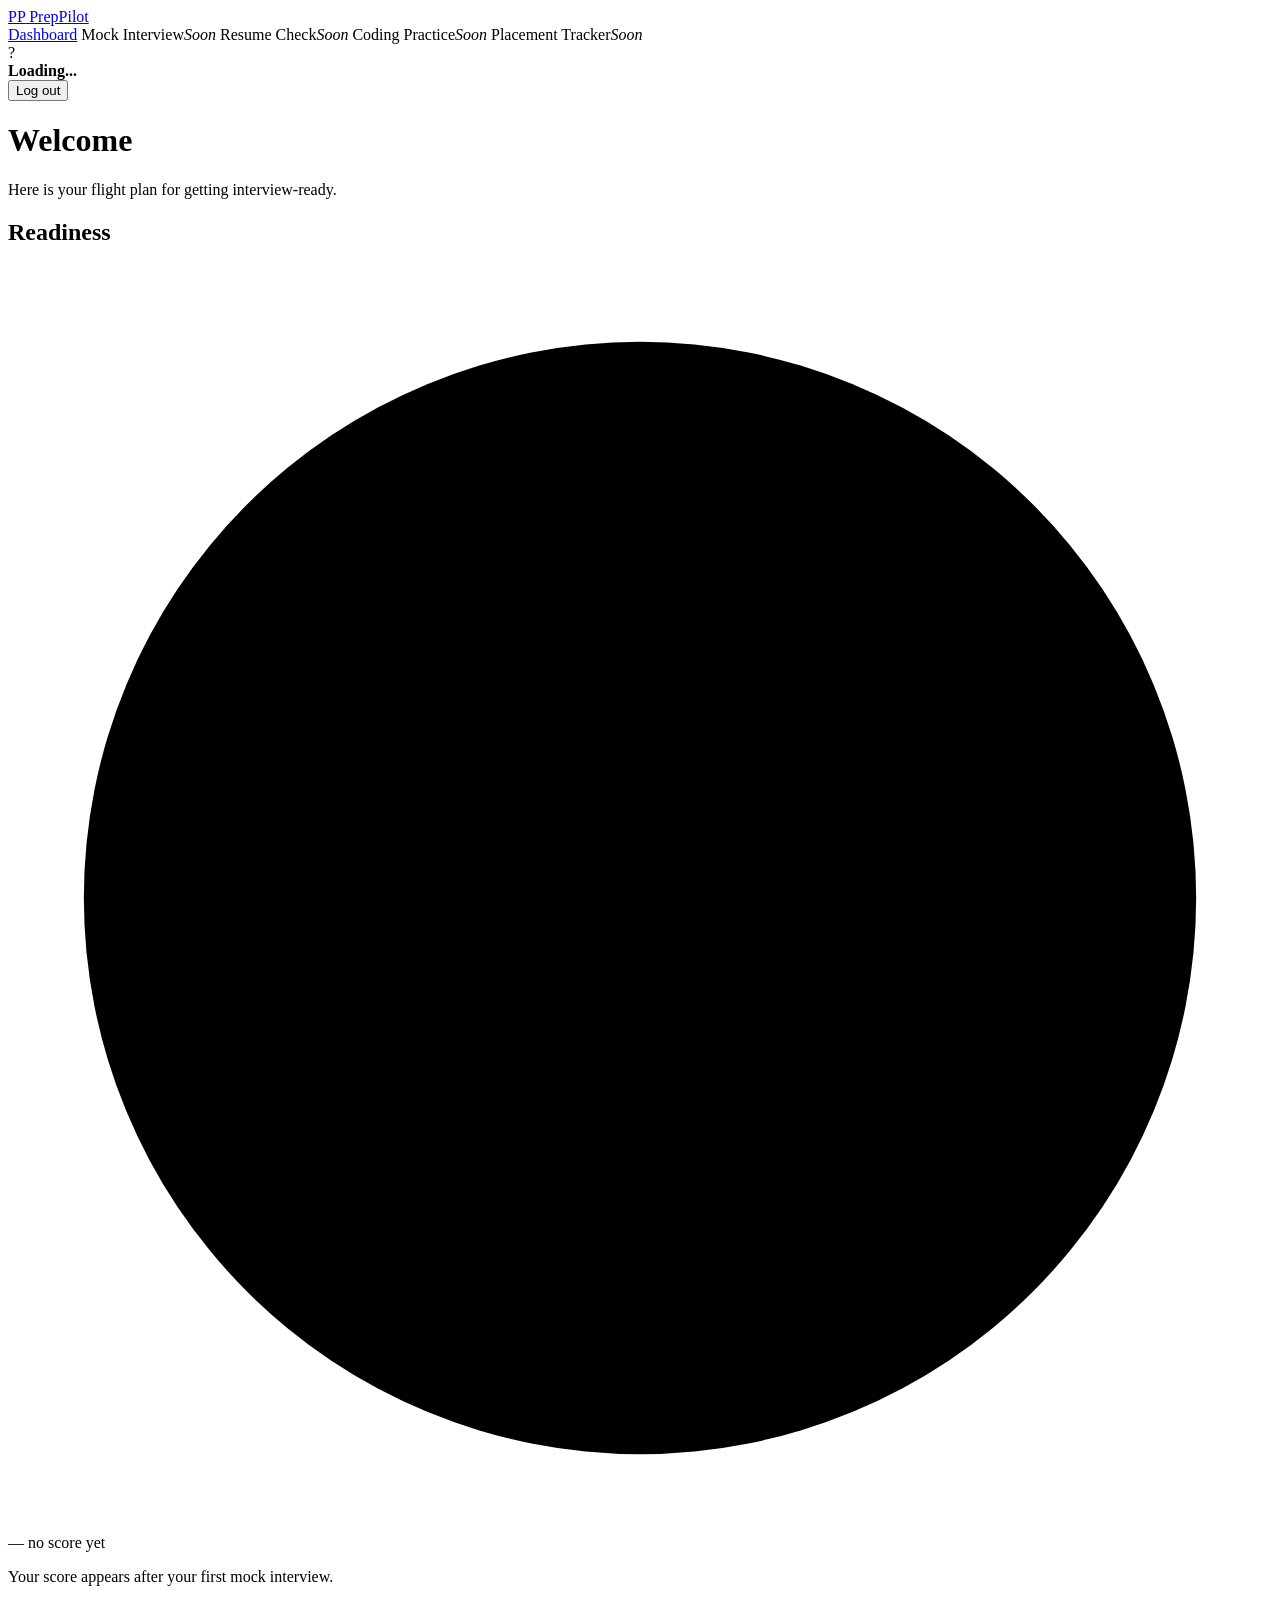
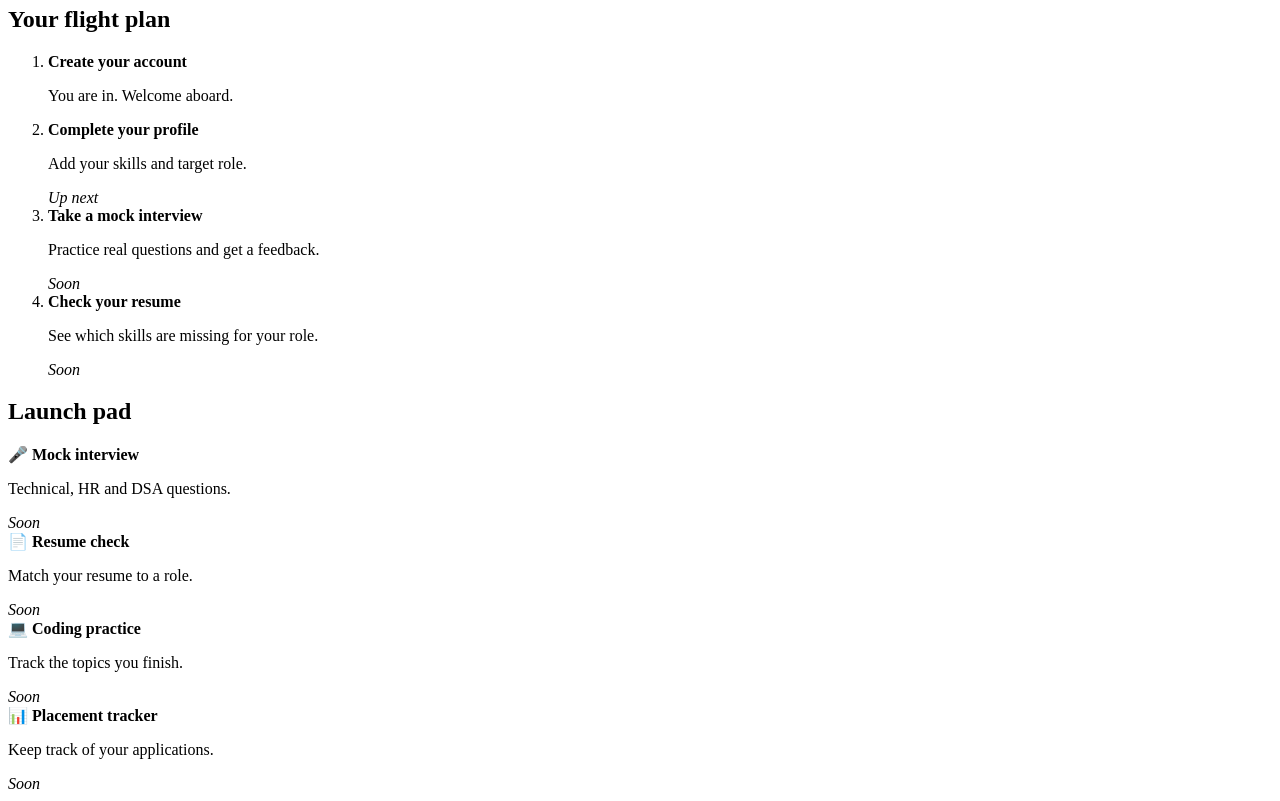
==== frontend/dashboard.html @ 201035db "feat: add dashboard page markup" ====
<!DOCTYPE html>
<html lang="en">
<head>
    <meta charset="UTF-8">
    <meta name="viewport" content="width=device-width, initial-scale=1.0">
    <title>Dashboard | PrepPilot</title>
    <link rel="stylesheet" href="css/dashboard.css">
</head>
<body>
    <div class="layout">

        <!-- SideBar: logo, menu, logged-in user, logout -->
         <aside class="sidebar">
            <a href="index.html" class="logo">
                <span class="logo-mark">PP</span>
                PrepPilot
            </a>
            <!-- Menu  -->
             <nav class="menu">
                <a href="dashboard.html" class="menu-item active">Dashboard</a>
                <span class="menu-item disabled">Mock Interview<em class ="soon">Soon</em></span>
                <span class="menu-item disabled">Resume Check<em class ="soon">Soon</em></span>
                <span class="menu-item disabled">Coding Practice<em class ="soon">Soon</em></span>
                <span class="menu-item disabled">Placement Tracker<em class ="soon">Soon</em></span>
             </nav>

             <div class="user-box">
                <div class="avatar" id ="user-initials">?</div>
                <div class="user-text">
                    <strong id="user-name">Loading...</strong>
                    <span id="user-email"></span>
                </div>
                <button type="button" id="logout-btn" class="logout-btn">Log out</button>
             </div>
         </aside>
         <main class="content">
            <!-- Greeting part -->
             <header class="topbar">
                <p class="date" id ="today-date"></p>
                <h1 id="greeting">Welcome</h1>
                <p class="subtitle">Here is your flight plan for getting interview-ready.</p>
             </header>

             <section class="grid">
                <!-- Readiness gauge -->
                 <article class="card gauge-card">
                    <h2>Readiness</h2>
                    <div class="gauge-wrap">
                        <svg viewBox="0 0 200 200" class="gauge" role="img" aria-label="Readiness score, not available yet">
                            <circle class="gauge-ticks" cx ="100" cy="100" r ="88"></circle>
                            <circle class="gauge-track" cx ="100" cy="100" r ="70"></circle>
                            <circle class="gauge-fill" id="gauge-fill" cx ="100" cy="100" r ="70"></circle>
                        </svg>
                        <div class="gauge-center">
                            <span class="gauge-value" id="gauge-value">&mdash;</span>
                            <span class="gauge-label">no score yet</span>
                        </div>
                    </div>
                    <p class="card-note">Your score appears after your first mock interview.</p>
                 </article>

                 <!-- Flight plan: the steps from signup to interview ready -->
                  <article class="card plan-card">
                    <h2>Your flight plan</h2>
                    <ol class="plan">
                        <li class="step done">
                            <span class="dot"></span>
                            <div>
                                <strong>Create your account</strong>
                                <p>You are in. Welcome aboard.</p>
                            </div>
                        </li>
                        <li class="step next">
                            <span class="dot"></span>
                            <div>
                                <strong>Complete your profile</strong>
                                <p>Add your skills and target role.</p>
                            </div>
                            <em class="tag">Up next</em>
                        </li>
                        
                        <li class="step">
                            <span class="dot"></span>
                            <div>
                                <strong>Take a mock interview</strong>
                                <p>Practice real questions and get a feedback.</p>
                            </div>
                            <em class="tag muted">Soon</em>
                        </li>

                        <li class="step">
                            <span class="dot"></span>
                            <div>
                                <strong>Check your resume</strong>
                                <p>See which skills are missing for your role.</p>
                            </div>
                            <em class="tag muted">Soon</em>
                        </li>
                    </ol>
                  </article>
             </section>

             <!-- Launch pad: shortcuts to the tools we are building -->
              <section class="launch">
                <h2>Launch pad</h2>
                <div class="tiles">
                    <div class="tile">
                        <span class="tile-icon">&#127908;</span>
                        <strong>Mock interview</strong>
                        <p>Technical, HR and DSA questions.</p>
                        <em class="tag muted">Soon</em>
                    </div>

                    <div class="tile">
                        <span class="tile-icon">&#128196;</span>
                        <strong>Resume check</strong>
                        <p>Match your resume to a role.</p>
                        <em class="tag muted">Soon</em>
                    </div>
                    
                    <div class="tile">
                        <span class="tile-icon">&#128187;</span>
                        <strong>Coding practice</strong>
                        <p>Track the topics you finish.</p>
                        <em class="tag muted">Soon</em>
                    </div>
                    
                    <div class="tile">
                        <span class="tile-icon">&#128202;</span>
                        <strong>Placement tracker</strong>
                        <p>Keep track of your applications.</p>
                        <em class="tag muted">Soon</em>
                    </div>
                </div>
              </section>
         </main>
    </div>
    <script src="js/dashboard.js"></script>
</body>
</html>
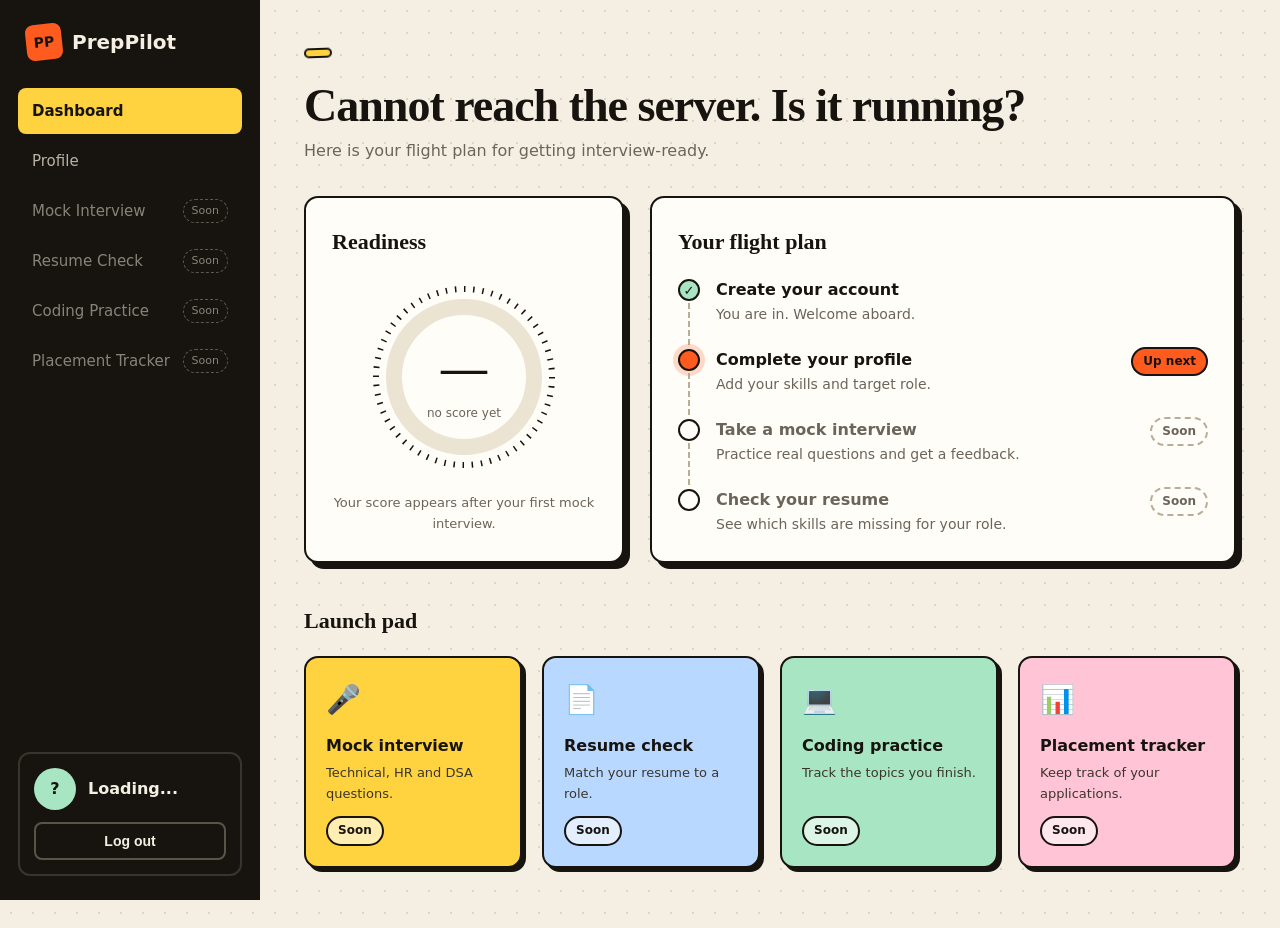
==== commit 395abf0a: "Add Profile link to menu and flight plan step" ====
--- a/frontend/dashboard.html
+++ b/frontend/dashboard.html
@@ -18,6 +18,7 @@
             <!-- Menu  -->
              <nav class="menu">
                 <a href="dashboard.html" class="menu-item active">Dashboard</a>
+                <a href="profile.html" class="menu-item">Profile</a>
                 <span class="menu-item disabled">Mock Interview<em class ="soon">Soon</em></span>
                 <span class="menu-item disabled">Resume Check<em class ="soon">Soon</em></span>
                 <span class="menu-item disabled">Coding Practice<em class ="soon">Soon</em></span>
@@ -73,7 +74,7 @@
                         <li class="step next">
                             <span class="dot"></span>
                             <div>
-                                <strong>Complete your profile</strong>
+                                <strong><a href="profile.html">Complete your profile</a></strong>
                                 <p>Add your skills and target role.</p>
                             </div>
                             <em class="tag">Up next</em>
--- a/frontend/css/dashboard.css
+++ b/frontend/css/dashboard.css
@@ -0,0 +1,521 @@
+/* Variable colors:  */
+
+:root {
+    --paper: #f5efe3;      /* page background */
+    --card: #fffdf8;       /* card background */
+    --ink: #17140f;        /* dark text, borders, sidebar */
+    --muted: #6b645a;      /* soft grey-brown text */
+    --orange: #ff5b1f;     /* main accent */
+    --yellow: #ffd23f;
+    --mint: #a8e6c3;
+    --sky: #b9d8ff;
+    --pink: #ffc4d6;
+}
+
+*{
+    margin:0;
+    padding:0;
+    box-sizing: border-box;
+}
+
+body {
+    font-family: "Trebuchet MS", "Segoe UI", system-ui, sans-serif;
+    background-color: var(--paper);
+    background-image: radial-gradient(rgba(23, 20, 15, 0.12) 1px, transparent 1px);
+    background-size: 22px 22px;
+    color: var(--ink);
+    line-height: 1.6;
+}
+
+a{
+    color:inherit;
+    text-decoration: none;
+}
+
+
+/* ==Page Layout: sidebar on left, content on right */
+.layout {
+    display: flex;
+    min-height: 100vh;
+}
+
+/* Sidebar */
+.sidebar{
+    position: sticky;
+    top:0;
+    width: 260px;
+    height: 100vh;
+    flex-shrink: 0;
+    display: flex;
+    flex-direction: column;
+    gap:28px;
+    padding: 24px 18px;
+    background: var(--ink);
+    color: #f5efe3;
+}
+
+.logo{
+    display: flex;
+    align-items: center;
+    gap:10px;
+    padding: 0 8px;
+    font-weight: 800;
+    font-size: 20px;
+}
+
+/* logo-mark: small "PP" square */
+.logo-mark{
+    display: grid;
+    place-items: center;
+    width:36px;
+    height:36px;
+    border-radius: 8px;
+    background: var(--orange);
+    font-size:14px;
+    color:var(--ink);
+    transform:rotate(-6deg);
+}
+
+
+/* === Menu === */
+.menu {
+    display: flex;
+    flex-direction: column;
+    gap: 4px;
+}
+
+.menu-item{
+    display: flex;
+    align-items: center;
+    justify-content: space-between;
+    padding: 11px 14px;
+    border-radius: 8px;
+    color: #b9b2a5;
+    font-size:15px;
+}
+
+/* the page we are on right now */
+.menu-item.active {
+    background: var(--yellow);
+    color:var(--ink);
+    font-weight: 700;
+}
+
+.menu-item.disabled {
+    cursor: default;
+    opacity: 0.7;
+}
+
+.soon {
+    font-style :normal;
+    font-size : 11px;
+    padding: 2px 8px;
+    border-radius: 999px;
+    border: 1px dashed #7d766a;
+    color:#b9b2a5;
+}
+
+
+/* === User box at the bottom of the sidebar === */
+.user-box {
+    margin-top: auto;
+    display: grid;
+    grid-template-columns:  auto 1fr;
+    gap: 6px 12px;
+    align-items:  center;
+    padding: 14px;
+    border: 2px solid #3a352c;
+    border-radius: 12px;
+}
+
+/* Round circle with the user's initials  */
+.avatar {
+    display: grid;
+    place-items: center;
+    width: 42px;
+    height: 42px;
+    border-radius: 50%;
+    background: var(--mint);
+    color: var(--ink);
+    font-weight: 800;
+}
+
+.user-text {
+    display: flex;
+    flex-direction: column;
+    min-width: 0;
+}
+
+
+/* Long names or emails get "...." instead of breaking the box */
+.user-text strong,
+.user-text span {
+    overflow: hidden;
+    text-overflow: ellipsis;
+    white-space: nowrap;
+}
+
+.user-text span {
+    font-size: 12px;
+    color: #b9b2a5;
+}
+
+/* Logout button takes the full row under the avatar */
+
+.logout-btn {
+    grid-column: 1 / -1;
+    margin-top: 6px;
+    padding: 9px;
+    border: 2px solid #5a5446;
+    border-radius: 8px;
+    background: transparent;
+    color: #f5efe3;
+    font-size: 14px;
+    font-weight: 600;
+    cursor: pointer;
+    transition: background 0.2s, color 0.2s;
+}
+
+.logout-btn:hover {
+    background: var(--orange);
+    border-color: var(--orange);
+    color: var(--ink);
+}
+
+
+/* Main content: greeting at the top */
+.content {
+    flex: 1;
+    min-width: 0;
+    max-width: 1020px;
+    padding: 40px 44px 60px;
+}
+
+/* Date shown like a stamp */
+.date {
+    display: inline-block;
+    padding: 3px 12px;
+    border: 2px solid var(--ink);
+    border-radius : 6px;
+    background: var(--yellow);
+    font-size: 12px;
+    font-weight: 700;
+    letter-spacing: 1.5px;
+    text-transform: uppercase;
+    transform: rotate(-2deg);
+
+}
+
+
+/* Big serif greeting: the main "differnt" things on this page */
+.topbar h1{
+    font-family: Georgia, 'Times New Roman', serif;
+    font-size: 46px;
+    line-height: 1.15;
+    letter-spacing: -1px;
+    margin: 14px 0 6px;
+
+}
+.subtitle {
+    color: var(--muted);
+    margin-bottom: 32px;
+}
+
+/* Cards: thick border + hard shadow (no blur) */
+.grid {
+    display: grid;
+    grid-template-columns: 320px 1fr;
+    gap: 26px;
+}
+
+.card {
+    padding: 26px;
+    background: var(--card);
+    border: 2px solid var(--ink);
+    border-radius: 14px;
+    box-shadow: 6px 6px 0 var(--ink);
+
+}
+
+.card h2,
+.launch h2 {
+    font-family: Georgia, 'Times New Roman', serif;
+    font-size: 22px;
+    margin-bottom: 18px;
+
+}
+
+.card-note {
+    margin-top: 16px;
+    text-align: center;
+    font-size: 13px;
+    color: var(--muted);
+
+}
+
+/* Readiness gauge ( round meter with tick marks ) */
+.gauge-wrap {
+    position:relative;
+    width: 200px;
+    height: 200px;
+    margin: 0 auto;
+}
+
+/* Rotate so the arc starts at the top, not at the right side */
+.gauge {
+    width:100%;
+    height: 100%;
+    transform: rotate(-90deg);
+}
+
+.gauge circle {
+    fill:none;
+}
+
+/* Small tick marks around the outside */
+.gauge-ticks {
+    stroke: var(--ink);
+    stroke-width: 6;
+    stroke-dasharray: 1.5 7.7;
+}
+
+/*  the ring behind the coloured arc */
+.gauge-track {
+    stroke: #ece4d3;
+    stroke-width: 16;
+}
+
+
+/* Colored arc. Full length = 440 (2 x 3.14 x 70).
+   Offset 440 = empty. JavaScript will lower it when we have a score. */
+.gauge-fill {
+    stroke: var(--orange);
+    stroke-width: 16;
+    stroke-linecap: round;
+    stroke-dasharray: 440;
+    stroke-dashoffset: 440;
+    transition: stroke-dashoffset 0.8s ease;
+}
+
+/*  the number in the middle of the ring */
+.gauge-center {
+    position: absolute;
+    inset: 0;
+    display: flex;
+    flex-direction: column;
+    align-items: center;
+    justify-content: center;
+
+}
+
+.gauge-value {
+    font-family : Georgia, 'Times New Roman', serif;
+    font-size: 46px;
+    font-weight: 700;
+}
+
+.gauge-label{
+    font-size: 12px;
+    color: var(--muted);
+}
+
+
+/* === Flight plan: like a boarding pass, steps joined by a dashed line === */
+.plan {
+    list-style :none;
+}
+.step {
+    position: relative;
+    display: flex;
+    align-items: flex-start;
+    gap: 16px;
+    padding-bottom: 22px;
+}
+
+.step:last-child {
+    padding-bottom: 0;
+}
+
+/*  The dashed line between steps (not after the last one) */
+.step:not(:last-child)::before {
+    content: "";
+    position: absolute;
+    left: 10px;
+    top: 26px;
+    bottom: 2px;
+    border-left: 2px dashed #b8ae98;
+
+}
+/* The circle for each step */
+.dot {
+    flex-shrink: 0;
+    width: 22px;
+    height: 22px;
+    margin-top: 2px;
+    border-radius: 50%;
+    border: 2px solid var(--ink);
+    background: var(--card);
+}
+
+/* Done= green with a tick, next = orange */
+.step.done .dot {
+    background: var(--mint);
+    position: relative;
+}
+
+.step.done .dot::after {
+    content: "\2713";
+    position: absolute;
+    inset: 0;
+    display: grid;
+    place-items: center;
+    font-size: 13px;
+    font-weight: 800;
+}
+
+.step.next .dot {
+    background: var(--orange);
+    box-shadow: 0 0 0 5px rgba(255, 91, 31, 0.22);
+
+}
+.step div {
+    flex: 1;
+}
+.step p {
+    font-size:14px;
+    color: var(--muted);
+}
+
+
+/*  Future steps have a dimmer title */
+.step:not(.done):not(.next) strong {
+    color: var(--muted);
+}
+
+
+/* Small label: "Up next" or "Soon" */
+.tag {
+    font-style: normal;
+    font-size: 12px;
+    font-weight: 700;
+    padding: 3px 10px;
+    border: 2px solid var(--ink);
+    border-radius: 999px;
+    background: var(--orange);
+    color: var(--ink);
+    white-space: nowrap;
+}
+
+/* Plain outline version used for soon */
+.tag.muted {
+    background: transparent;
+    border: 2px dashed #b8ae98;
+    color: var(--muted);
+}
+
+/*  === Launch pad : 4 coloured tiles === */
+.launch {
+    margin-top: 40px;
+}
+
+.tiles {
+    display: grid;
+    grid-template-columns: repeat(4, 1fr);
+    gap: 20px;
+}
+
+.tile {
+    display: flex;
+    flex-direction: column;
+    align-items: flex-start;
+    gap: 4px;
+    padding: 20px;
+    border: 2px solid var(--ink);
+    border-radius: 14px;
+    box-shadow: 4px 4px 0 var(--ink);
+}
+
+/* Each tile gets its own color  */
+.tile:nth-child(1) { background: var(--yellow);}
+.tile:nth-child(2) { background: var(--sky);}
+.tile:nth-child(3) { background: var(--mint);}
+.tile:nth-child(4) { background: var(--pink);}
+
+.tile-icon {
+    font-size: 28px;
+    margin-bottom: 6px;
+}
+
+.tile p{
+    font-size : 13px;
+    color: #3b362d;
+    margin-bottom: 8px;
+}
+
+/* Push the "Soon" tag to the bottom of the tile  */
+.tile .tag {
+    margin-top: auto;
+    border-color: var(--ink);
+    border-style: solid;
+    color: var(--ink);
+    background: rgba(255, 255, 255, 0.6);
+}
+
+
+/* ====  Tablet:  cards stack, tiles become 2 per row ====*/
+@media (max-width: 1000px) {
+    .grid {
+        grid-template-columns: 1fr;
+    }
+    .tiles {
+        grid-template-columns: repeat(2, 1fr);
+    }
+
+    .layout{
+        flex-direction: column;
+    }
+    .layout{
+        flex-direction: column;
+    }
+    .sidebar {
+        position: static;
+        width: 100%;
+        height: auto;
+        flex-direction: row;
+        align-items: center;
+        justify-content: space-between;
+        gap: 12px;
+        padding: 14px 16px;
+    }
+    .menu {
+        display: none;
+    }
+    .user-box {
+        margin-top: 0;
+        display: flex;
+        padding: 6px 10px;
+        border: none;
+    }
+    .user-text {
+        display: none;
+    }
+    .logout-btn{
+        margin-top: 0;
+        padding: 7px 14px;
+    }
+
+    .content {
+        padding: 28px 16px 48px;
+    }
+    .topbar h1 {
+        font-size: 34px;
+    }
+}
+
+/* Small phones:  tiles go one per row */
+
+@media (max-width: 480px) {
+    .tiles {
+        grid-template-columns: 1fr;
+    }
+}
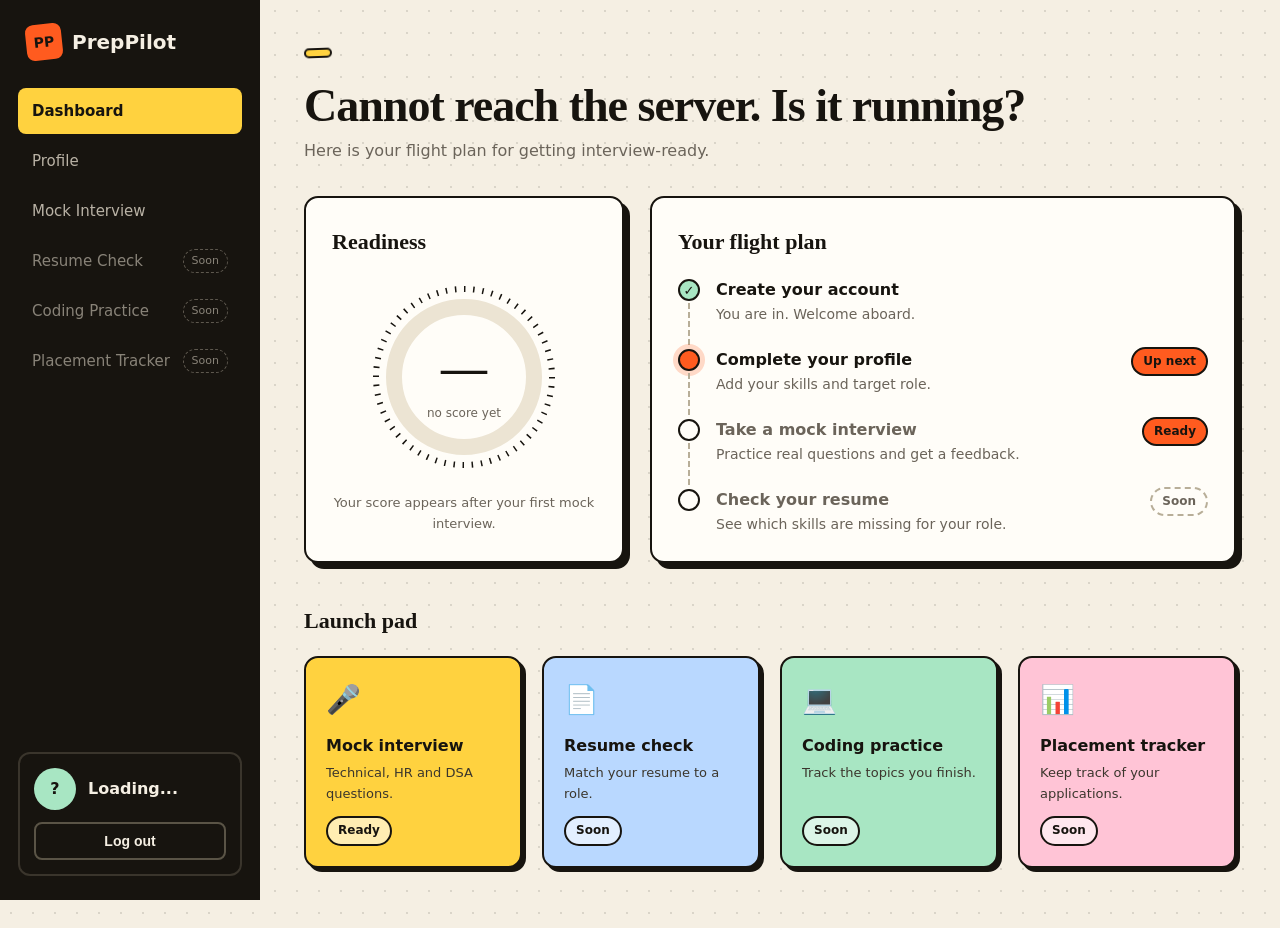
==== commit 15e365b3: "Link mock interview room from menu, tile and flight plan" ====
--- a/frontend/dashboard.html
+++ b/frontend/dashboard.html
@@ -19,7 +19,8 @@
              <nav class="menu">
                 <a href="dashboard.html" class="menu-item active">Dashboard</a>
                 <a href="profile.html" class="menu-item">Profile</a>
-                <span class="menu-item disabled">Mock Interview<em class ="soon">Soon</em></span>
+                <!-- Mock interview page is ready, so it is a real link now -->
+                <a href="mock-interview.html" class="menu-item">Mock Interview</a>
                 <span class="menu-item disabled">Resume Check<em class ="soon">Soon</em></span>
                 <span class="menu-item disabled">Coding Practice<em class ="soon">Soon</em></span>
                 <span class="menu-item disabled">Placement Tracker<em class ="soon">Soon</em></span>
@@ -83,10 +84,10 @@
                         <li class="step">
                             <span class="dot"></span>
                             <div>
-                                <strong>Take a mock interview</strong>
+                                <strong><a href="mock-interview.html">Take a mock interview</a></strong>                               
                                 <p>Practice real questions and get a feedback.</p>
                             </div>
-                            <em class="tag muted">Soon</em>
+                            <em class="tag">Ready</em>
                         </li>
 
                         <li class="step">
@@ -105,12 +106,14 @@
               <section class="launch">
                 <h2>Launch pad</h2>
                 <div class="tiles">
-                    <div class="tile">
+
+                    <!-- Whole tile is a link to the interview room -->
+                    <a href="mock-interview.html" class="tile">
                         <span class="tile-icon">&#127908;</span>
                         <strong>Mock interview</strong>
                         <p>Technical, HR and DSA questions.</p>
-                        <em class="tag muted">Soon</em>
-                    </div>
+                        <em class="tag">Ready</em>
+                    </a>
 
                     <div class="tile">
                         <span class="tile-icon">&#128196;</span>
--- a/frontend/css/dashboard.css
+++ b/frontend/css/dashboard.css
@@ -518,4 +518,15 @@
     .tiles {
         grid-template-columns: 1fr;
     }
+}
+
+/* Link inside the flight plan step: look like normal text, not a blue link */
+.step strong a {
+    color: inherit;          /* use the same color as the text around it */
+    text-decoration: none;   /* remove the underline */
+}
+
+/* Show an underline only when the mouse is over it */
+.step strong a:hover {
+    text-decoration: underline;
 }
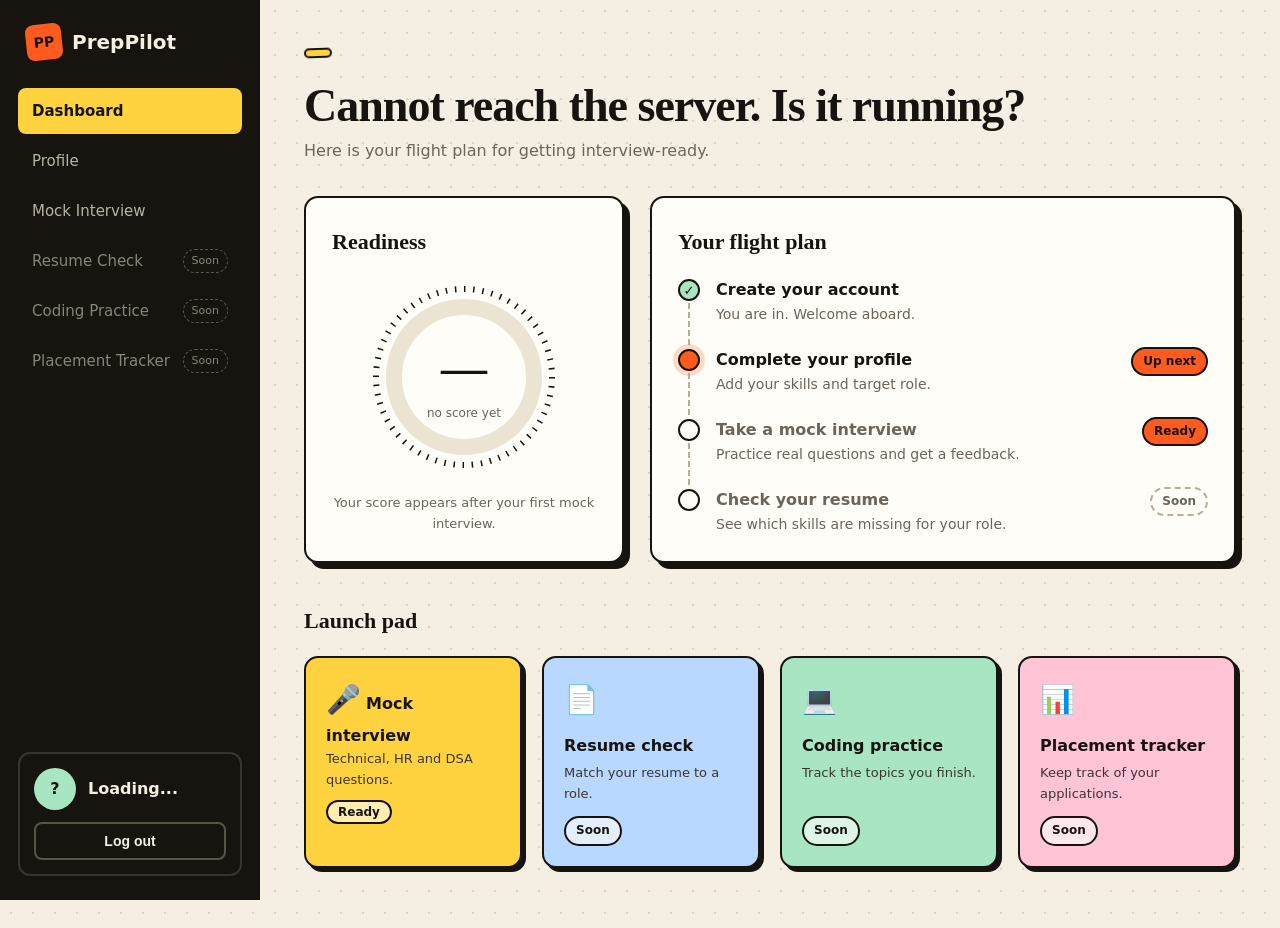
==== commit 1582ca65: "Add ids to readiness gauge label and note" ====
--- a/frontend/dashboard.html
+++ b/frontend/dashboard.html
@@ -55,10 +55,10 @@
                         </svg>
                         <div class="gauge-center">
                             <span class="gauge-value" id="gauge-value">&mdash;</span>
-                            <span class="gauge-label">no score yet</span>
+                            <span class="gauge-label" id="gauge-label">no score yet</span>
                         </div>
                     </div>
-                    <p class="card-note">Your score appears after your first mock interview.</p>
+                    <p class="card-note" id="gauge-note">Your score appears after your first mock interview.</p>
                  </article>
 
                  <!-- Flight plan: the steps from signup to interview ready -->
--- a/frontend/css/dashboard.css
+++ b/frontend/css/dashboard.css
@@ -529,4 +529,16 @@
 /* Show an underline only when the mouse is over it */
 .step strong a:hover {
     text-decoration: underline;
+}
+/* The tile is a link now: keep it looking like the other tiles */
+a.tile {
+    color: inherit;           /* no blue link color */
+    text-decoration: none;    /* no underline */
+    display: block;           /* fills the tile area like a div did */
+}
+
+/* Mock interview in the flight plan looks like the profile step link */
+.step strong a {
+    color: inherit;
+    text-decoration: none;
 }
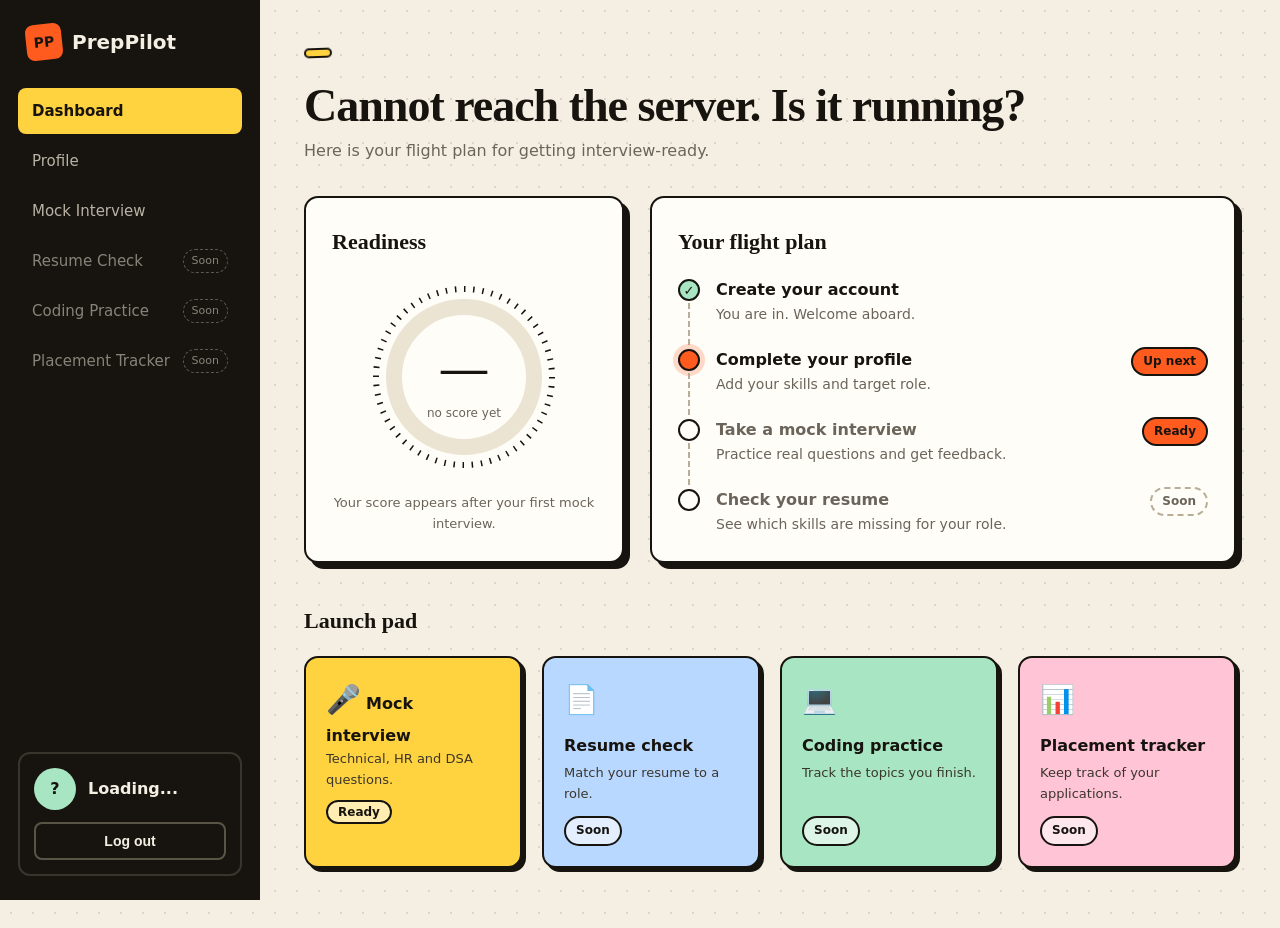
==== commit 97fc2459: "Add ids to flight plan steps" ====
--- a/frontend/dashboard.html
+++ b/frontend/dashboard.html
@@ -72,7 +72,7 @@
                                 <p>You are in. Welcome aboard.</p>
                             </div>
                         </li>
-                        <li class="step next">
+                        <li class="step next" id="step-profile">
                             <span class="dot"></span>
                             <div>
                                 <strong><a href="profile.html">Complete your profile</a></strong>
@@ -81,11 +81,11 @@
                             <em class="tag">Up next</em>
                         </li>
                         
-                        <li class="step">
+                        <li class="step" id="step-mock">
                             <span class="dot"></span>
                             <div>
                                 <strong><a href="mock-interview.html">Take a mock interview</a></strong>                               
-                                <p>Practice real questions and get a feedback.</p>
+                                <p>Practice real questions and get feedback.</p>
                             </div>
                             <em class="tag">Ready</em>
                         </li>
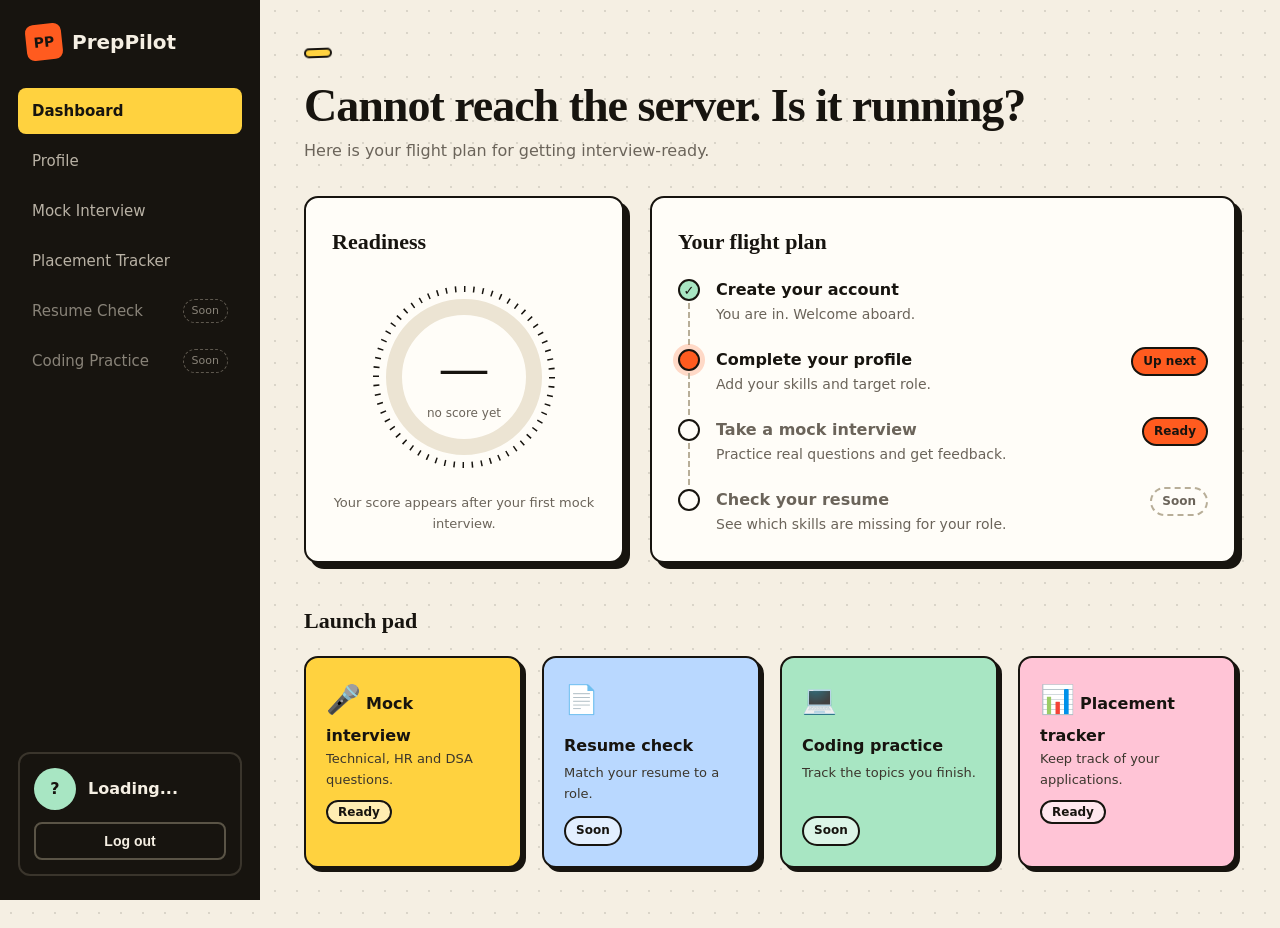
==== commit 19a49ff6: "Link placement tracker from the menu and launch pad" ====
--- a/frontend/dashboard.html
+++ b/frontend/dashboard.html
@@ -21,9 +21,9 @@
                 <a href="profile.html" class="menu-item">Profile</a>
                 <!-- Mock interview page is ready, so it is a real link now -->
                 <a href="mock-interview.html" class="menu-item">Mock Interview</a>
+                <a href="placement-tracker.html" class="menu-item">Placement Tracker</a>
                 <span class="menu-item disabled">Resume Check<em class ="soon">Soon</em></span>
                 <span class="menu-item disabled">Coding Practice<em class ="soon">Soon</em></span>
-                <span class="menu-item disabled">Placement Tracker<em class ="soon">Soon</em></span>
              </nav>
 
              <div class="user-box">
@@ -129,12 +129,13 @@
                         <em class="tag muted">Soon</em>
                     </div>
                     
-                    <div class="tile">
+                    <!-- Whole tile is a link to the placement tracker -->
+                    <a href="placement-tracker.html" class="tile">
                         <span class="tile-icon">&#128202;</span>
                         <strong>Placement tracker</strong>
                         <p>Keep track of your applications.</p>
-                        <em class="tag muted">Soon</em>
-                    </div>
+                        <em class="tag">Ready</em>
+                    </a>
                 </div>
               </section>
          </main>
--- a/frontend/css/dashboard.css
+++ b/frontend/css/dashboard.css
@@ -541,4 +541,9 @@
 .step strong a {
     color: inherit;
     text-decoration: none;
-}+}
+
+/*  A finished step gets a green label, like its green tick */
+.step.done .tag {
+    background: var(--mint);
+}
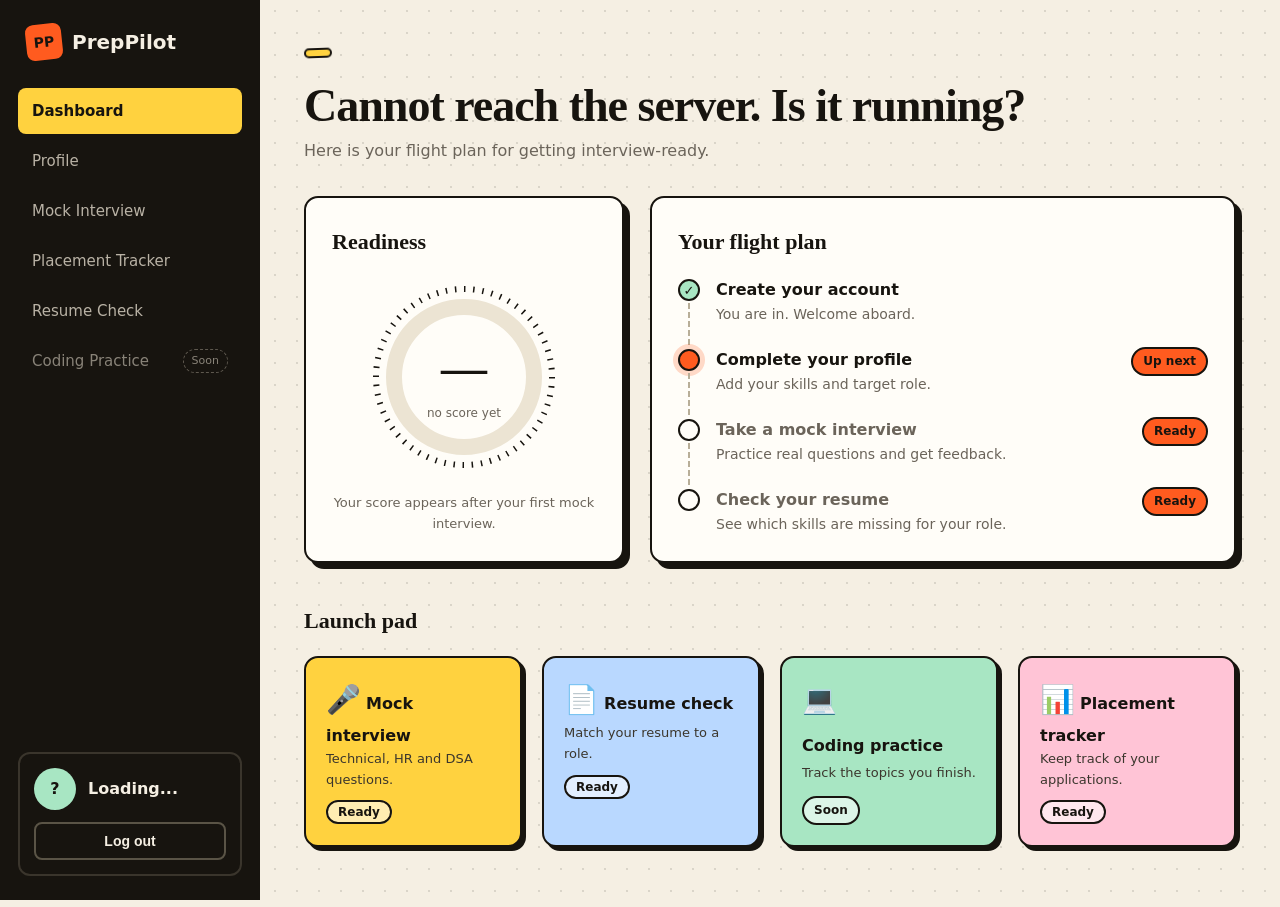
==== commit 2243fb63: "Link resume scanner from the menu, launch pad and flight plan" ====
--- a/frontend/dashboard.html
+++ b/frontend/dashboard.html
@@ -22,7 +22,7 @@
                 <!-- Mock interview page is ready, so it is a real link now -->
                 <a href="mock-interview.html" class="menu-item">Mock Interview</a>
                 <a href="placement-tracker.html" class="menu-item">Placement Tracker</a>
-                <span class="menu-item disabled">Resume Check<em class ="soon">Soon</em></span>
+                <a href="resume-check.html" class="menu-item">Resume Check</a>
                 <span class="menu-item disabled">Coding Practice<em class ="soon">Soon</em></span>
              </nav>
 
@@ -93,10 +93,10 @@
                         <li class="step">
                             <span class="dot"></span>
                             <div>
-                                <strong>Check your resume</strong>
+                                <strong><a href="resume-check.html">Check your resume</a></strong>
                                 <p>See which skills are missing for your role.</p>
                             </div>
-                            <em class="tag muted">Soon</em>
+                            <em class="tag">Ready</em>
                         </li>
                     </ol>
                   </article>
@@ -115,12 +115,13 @@
                         <em class="tag">Ready</em>
                     </a>
 
-                    <div class="tile">
+                    <!-- Whole tile is a link to the resume scanner -->
+                    <a href="resume-check.html" class="tile">
                         <span class="tile-icon">&#128196;</span>
                         <strong>Resume check</strong>
                         <p>Match your resume to a role.</p>
-                        <em class="tag muted">Soon</em>
-                    </div>
+                        <em class="tag">Ready</em>
+                    </a>
                     
                     <div class="tile">
                         <span class="tile-icon">&#128187;</span>
